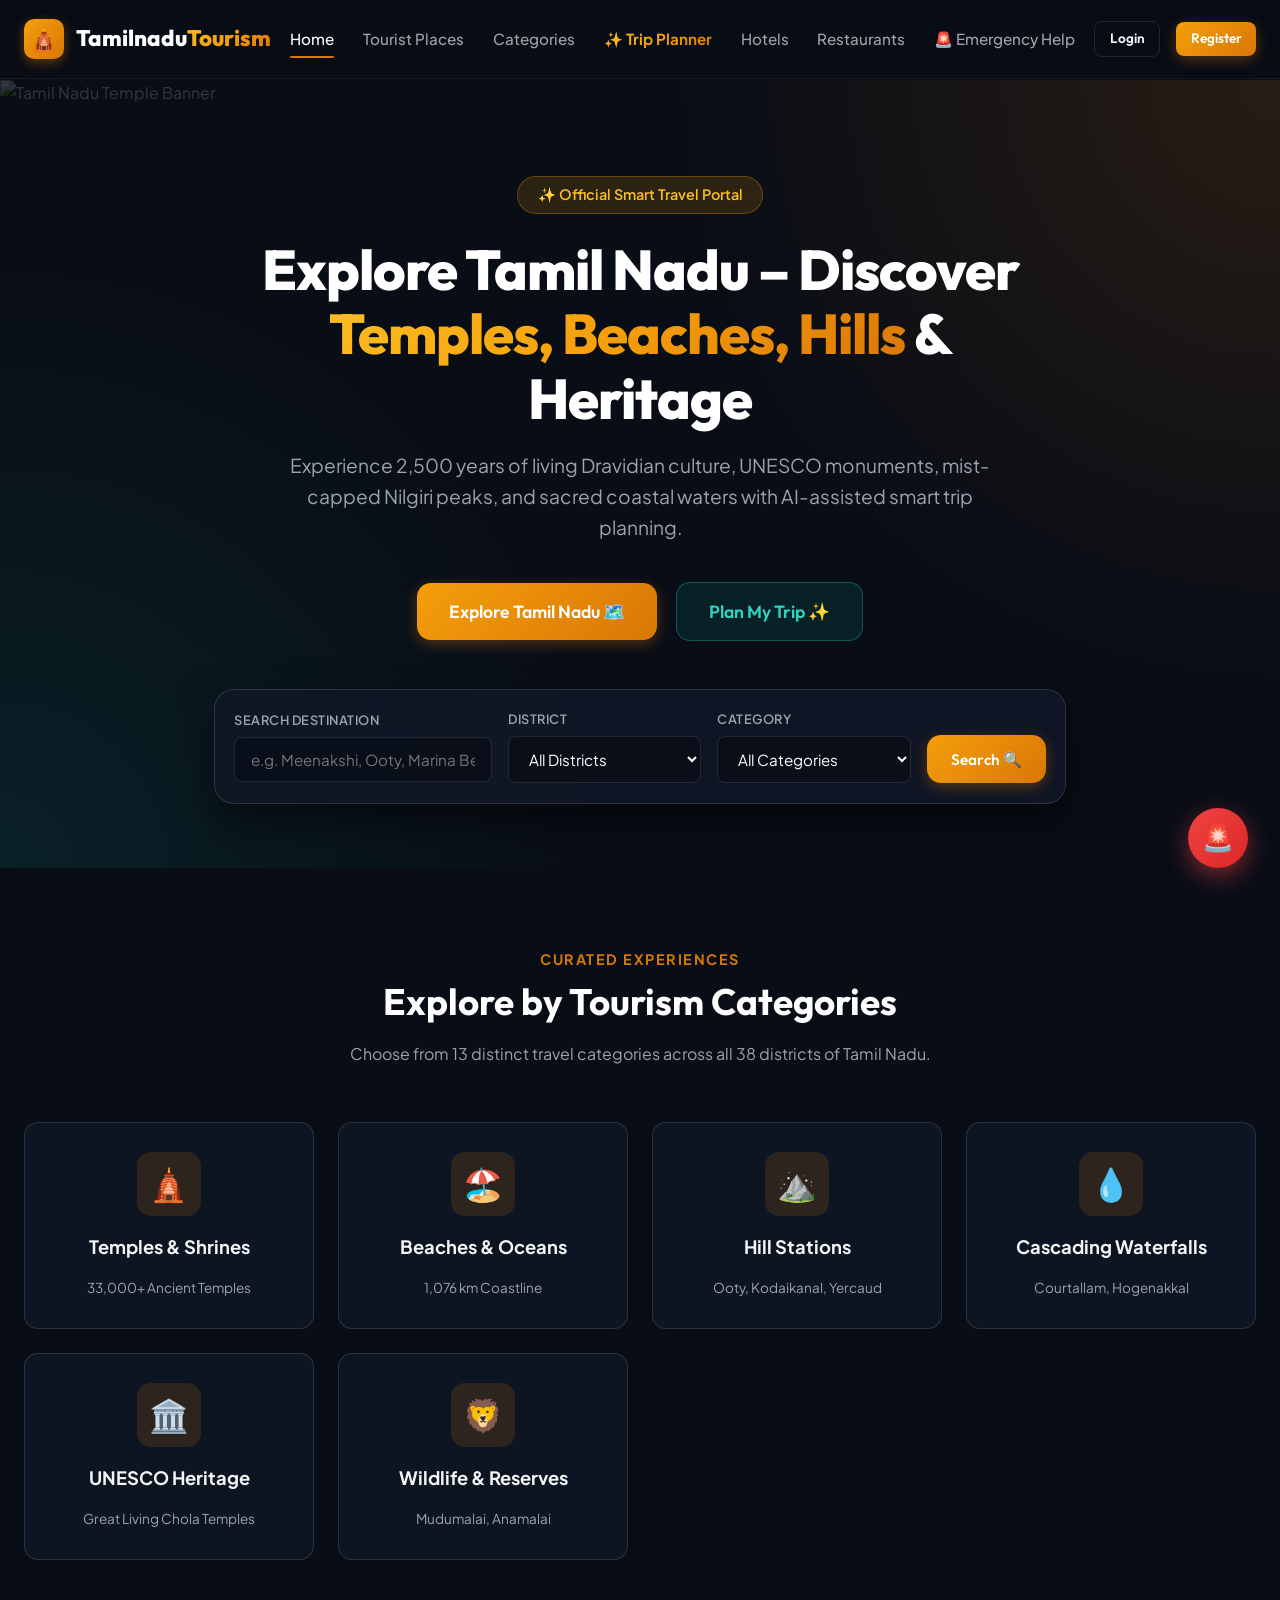
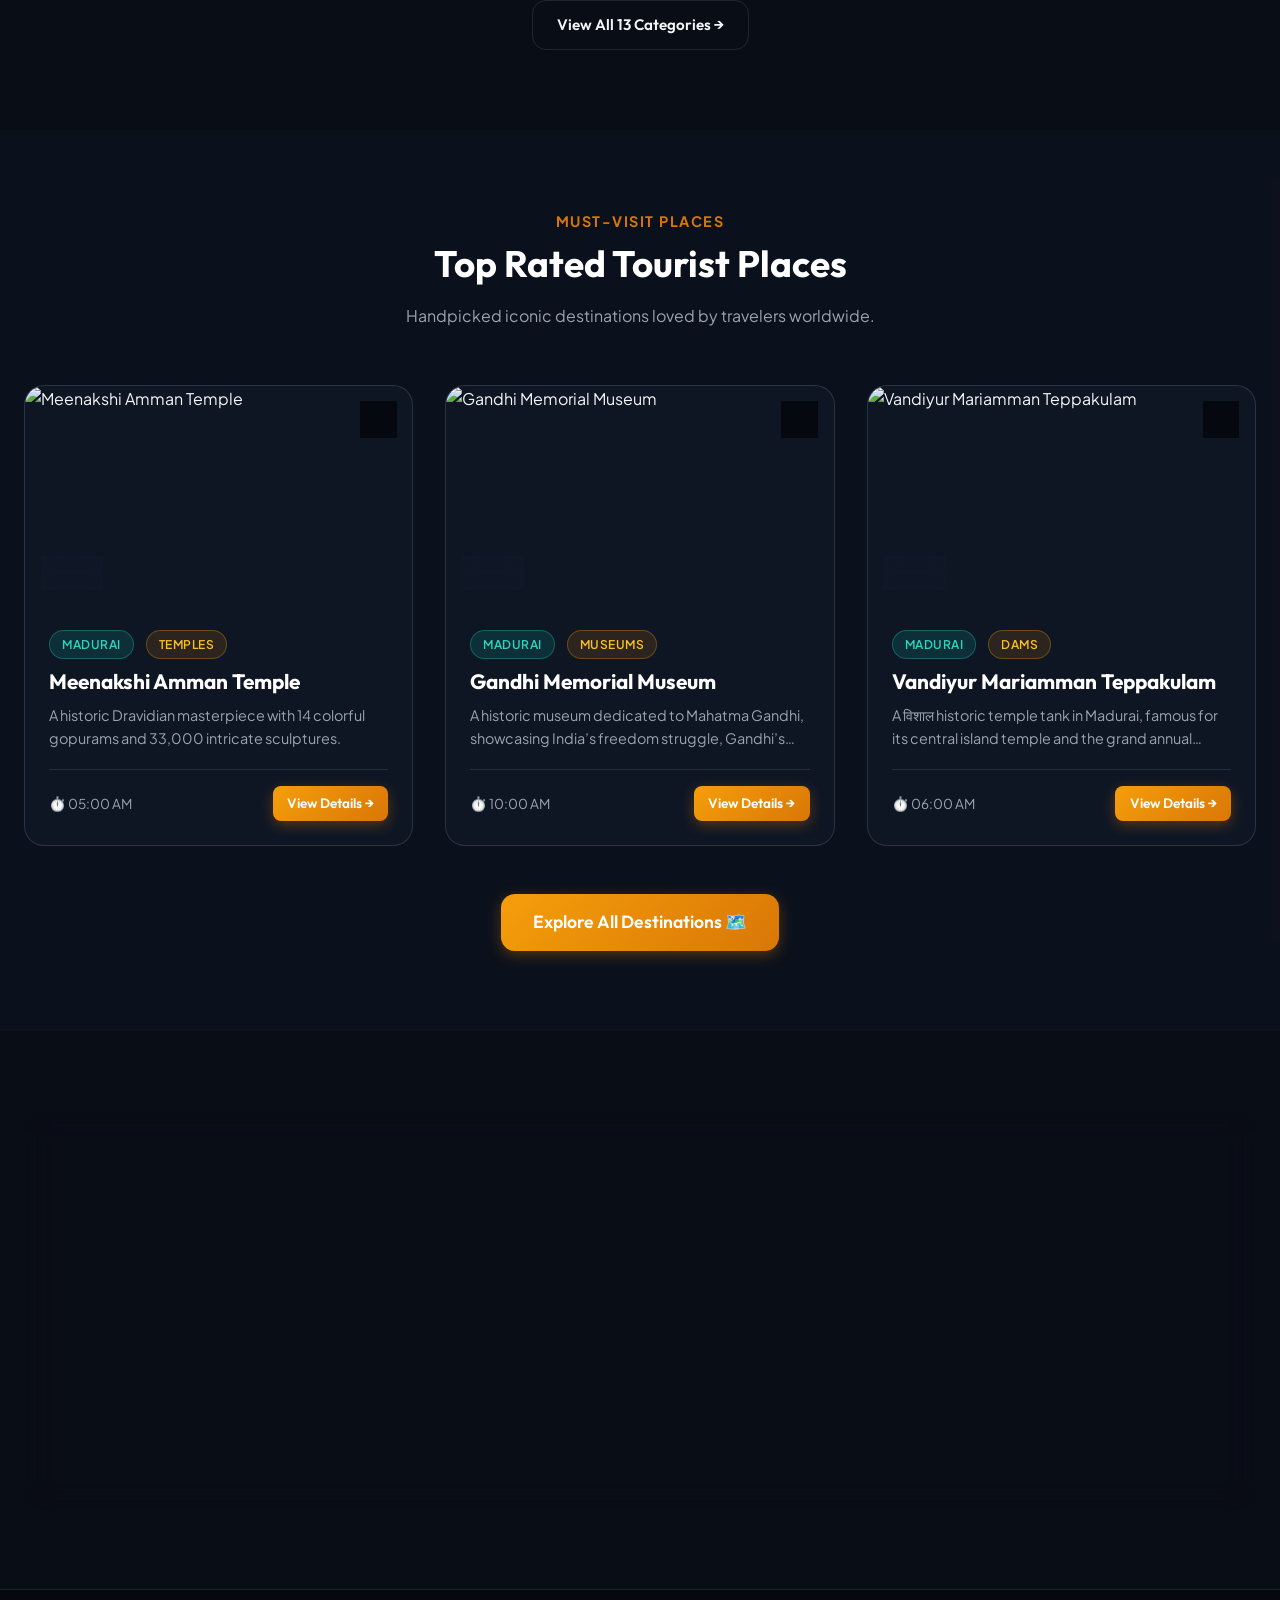
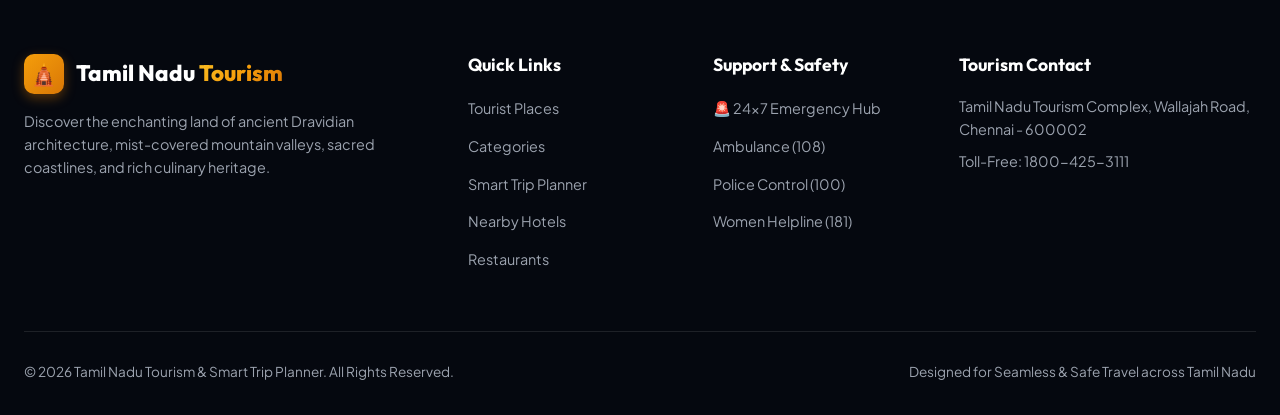
==== index.html @ a19672e5 "Initial commit" ====
<!DOCTYPE html>
<html lang="en">
<head>
  <meta charset="UTF-8">
  <meta name="viewport" content="width=device-width, initial-scale=1.0">
  <title>Tamil Nadu Tourism & Smart Trip Planner | Discover Temples, Beaches, Hills</title>
  <meta name="description" content="Explore Tamil Nadu tourist destinations, heritage temples, hill stations, beaches, and generate personalized trip plans with budget calculation.">

  <!-- Core CSS & Fonts -->
  <link rel="stylesheet" href="css/style.css">
</head>
<body>

  <!-- Navigation Bar -->
  <header class="navbar">
    <div class="container">
      <a href="index.html" class="logo">
        <div class="logo-icon">🛕</div>
        <span>Tamilnadu<span class="text-gradient">Tourism</span></span>
      </a>

      <nav class="nav-links">
        <a href="index.html" class="nav-link active">Home</a>
        <a href="places.html" class="nav-link">Tourist Places</a>
        <a href="categories.html" class="nav-link">Categories</a>
        <a href="trip-planner.html" class="nav-link text-gradient" style="font-weight:700;">✨ Trip Planner</a>
        <a href="hotels.html" class="nav-link">Hotels</a>
        <a href="restaurants.html" class="nav-link">Restaurants</a>
        <a href="emergency.html" class="nav-link text-teal">🚨 Emergency Help</a>
      </nav>

      <div class="nav-actions" id="nav-actions">
        <!-- Injected dynamically by app.js -->
      </div>

      <button class="mobile-menu-btn" aria-label="Toggle mobile menu">☰</button>
    </div>
  </header>

  <main class="main-content">

    <!-- Hero Section -->
    <section class="hero">
      <div class="hero-bg">
        <img src="https://images.unsplash.com/photo-1600100397608-f090742f4fa4?auto=format&fit=crop&w=1920&q=80" alt="Tamil Nadu Temple Banner">
        <div class="hero-overlay"></div>
      </div>

      <div class="container hero-content">
        <div class="hero-tag">
          <span>✨ Official Smart Travel Portal</span>
        </div>
        <h1 class="hero-title">
          Explore Tamil Nadu – Discover <span class="text-gradient">Temples, Beaches, Hills</span> & Heritage
        </h1>
        <p class="hero-subtitle">
          Experience 2,500 years of living Dravidian culture, UNESCO monuments, mist-capped Nilgiri peaks, and sacred coastal waters with AI-assisted smart trip planning.
        </p>

        <div class="hero-buttons">
          <a href="places.html" class="btn btn-primary btn-lg">Explore Tamil Nadu 🗺️</a>
          <a href="trip-planner.html" class="btn btn-secondary btn-lg">Plan My Trip ✨</a>
        </div>

        <!-- Quick Search Bar Form -->
        <div class="hero-search-box">
          <form class="search-form" onsubmit="handleGlobalSearch(event)">
            <div class="form-group">
              <label for="hero-search-query">Search Destination</label>
              <input type="text" id="hero-search-query" class="form-input" placeholder="e.g. Meenakshi, Ooty, Marina Beach...">
            </div>
            <div class="form-group">
              <label for="hero-search-district">District</label>
              <select id="hero-search-district" class="form-select">
                <option value="">All Districts</option>
                <option value="Madurai">Madurai</option>
                <option value="Chennai">Chennai</option>
                <option value="The Nilgiris (Ooty)">The Nilgiris (Ooty)</option>
                <option value="Dindigul (Kodaikanal)">Dindigul (Kodaikanal)</option>
                <option value="Thanjavur">Thanjavur</option>
                <option value="Ramanathapuram (Rameswaram)">Rameswaram</option>
                <option value="Kanyakumari">Kanyakumari</option>
              </select>
            </div>
            <div class="form-group">
              <label for="hero-search-category">Category</label>
              <select id="hero-search-category" class="form-select">
                <option value="">All Categories</option>
                <option value="temples">Temples</option>
                <option value="beaches">Beaches</option>
                <option value="hillstations">Hill Stations</option>
                <option value="waterfalls">Waterfalls</option>
                <option value="historical">Historical</option>
                <option value="wildlife">Wildlife</option>
              </select>
            </div>
            <button type="submit" class="btn btn-primary" style="height:48px; margin-top:auto;">
              Search 🔍
            </button>
          </form>
        </div>
      </div>
    </section>

    <!-- Popular Categories Showcase -->
    <section class="section">
      <div class="container">
        <div class="section-header">
          <div class="section-subtitle">CURATED EXPERIENCES</div>
          <h2 class="section-title">Explore by Tourism Categories</h2>
          <p class="section-description">Choose from 13 distinct travel categories across all 38 districts of Tamil Nadu.</p>
        </div>

        <div class="categories-grid">
          <div class="category-card" onclick="window.location.href='places.html?category=temples'">
            <div class="category-icon">🛕</div>
            <div class="category-name">Temples & Shrines</div>
            <div class="category-count">33,000+ Ancient Temples</div>
          </div>
          <div class="category-card" onclick="window.location.href='places.html?category=beaches'">
            <div class="category-icon">🏖️</div>
            <div class="category-name">Beaches & Oceans</div>
            <div class="category-count">1,076 km Coastline</div>
          </div>
          <div class="category-card" onclick="window.location.href='places.html?category=hillstations'">
            <div class="category-icon">⛰️</div>
            <div class="category-name">Hill Stations</div>
            <div class="category-count">Ooty, Kodaikanal, Yercaud</div>
          </div>
          <div class="category-card" onclick="window.location.href='places.html?category=waterfalls'">
            <div class="category-icon">💧</div>
            <div class="category-name">Cascading Waterfalls</div>
            <div class="category-count">Courtallam, Hogenakkal</div>
          </div>
          <div class="category-card" onclick="window.location.href='places.html?category=historical'">
            <div class="category-icon">🏛️</div>
            <div class="category-name">UNESCO Heritage</div>
            <div class="category-count">Great Living Chola Temples</div>
          </div>
          <div class="category-card" onclick="window.location.href='places.html?category=wildlife'">
            <div class="category-icon">🦁</div>
            <div class="category-name">Wildlife & Reserves</div>
            <div class="category-count">Mudumalai, Anamalai</div>
          </div>
        </div>

        <div style="text-align:center; margin-top:2.5rem;">
          <a href="categories.html" class="btn btn-outline">View All 13 Categories →</a>
        </div>
      </div>
    </section>

    <!-- Top Featured Destinations -->
    <section class="section" style="background: rgba(17, 24, 39, 0.4);">
      <div class="container">
        <div class="section-header">
          <div class="section-subtitle">MUST-VISIT PLACES</div>
          <h2 class="section-title">Top Rated Tourist Places</h2>
          <p class="section-description">Handpicked iconic destinations loved by travelers worldwide.</p>
        </div>

        <div class="places-grid" id="home-featured-places">
          <!-- Populated by script -->
        </div>

        <div style="text-align:center; margin-top:3rem;">
          <a href="places.html" class="btn btn-primary btn-lg">Explore All Destinations 🗺️</a>
        </div>
      </div>
    </section>

    <!-- Smart Trip Planner Teaser Banner -->
    <section class="section">
      <div class="container">
        <div class="glass-card" style="padding:3.5rem 2rem; text-align:center; background: linear-gradient(135deg, rgba(13, 148, 136, 0.2), rgba(217, 119, 6, 0.2));">
          <span class="badge badge-primary" style="margin-bottom:1rem;">SMART TRAVEL ENGINE</span>
          <h2 style="font-size:2.5rem; margin-bottom:1rem;">Generate Your Custom Day-Wise Itinerary</h2>
          <p style="max-width:700px; margin:0 auto 2rem; color:var(--text-muted); font-size:1.1rem;">
            Select your starting location, travel days, group size, and budget level. Our smart algorithm computes distance, estimated costs, day-by-day sightseeing timeline, and hotel/restaurant picks.
          </p>
          <a href="trip-planner.html" class="btn btn-primary btn-lg">Start Planning Now ✨</a>
        </div>
      </div>
    </section>

  </main>

  <!-- Footer -->
  <footer class="footer">
    <div class="container">
      <div class="footer-grid">
        <div class="footer-about">
          <div class="logo">
            <div class="logo-icon">🛕</div>
            <span>Tamil Nadu <span class="text-gradient">Tourism</span></span>
          </div>
          <p>Discover the enchanting land of ancient Dravidian architecture, mist-covered mountain valleys, sacred coastlines, and rich culinary heritage.</p>
        </div>

        <div>
          <h4 class="footer-title">Quick Links</h4>
          <ul class="footer-links">
            <li><a href="places.html">Tourist Places</a></li>
            <li><a href="categories.html">Categories</a></li>
            <li><a href="trip-planner.html">Smart Trip Planner</a></li>
            <li><a href="hotels.html">Nearby Hotels</a></li>
            <li><a href="restaurants.html">Restaurants</a></li>
          </ul>
        </div>

        <div>
          <h4 class="footer-title">Support & Safety</h4>
          <ul class="footer-links">
            <li><a href="emergency.html">🚨 24x7 Emergency Hub</a></li>
            <li><a href="tel:108">Ambulance (108)</a></li>
            <li><a href="tel:100">Police Control (100)</a></li>
            <li><a href="tel:181">Women Helpline (181)</a></li>
          </ul>
        </div>

        <div>
          <h4 class="footer-title">Tourism Contact</h4>
          <p style="color:var(--text-muted); font-size:0.9rem; margin-bottom:0.5rem;">Tamil Nadu Tourism Complex, Wallajah Road, Chennai - 600002</p>
          <p style="color:var(--text-muted); font-size:0.9rem;">Toll-Free: 1800-425-3111</p>
        </div>
      </div>

      <div class="footer-bottom">
        <div>© 2026 Tamil Nadu Tourism & Smart Trip Planner. All Rights Reserved.</div>
        <div>Designed for Seamless & Safe Travel across Tamil Nadu</div>
      </div>
    </div>
  </footer>

  <!-- Scripts -->
  <script src="js/data.js"></script>
  <script src="js/app.js"></script>
  <script>
    document.addEventListener('DOMContentLoaded', () => {
      const container = document.getElementById('home-featured-places');
      if (container && window.TN_DATA) {
        const featured = window.TN_DATA.places.slice(0, 3);
        const favs = getFavorites();
        container.innerHTML = featured.map(place => `
          <div class="place-card">
            <div class="place-img-wrap">
              <img src="${place.image}" alt="${place.name}">
              <button class="place-fav-btn fav-btn-${place.id} ${favs.includes(place.id) ? 'active' : ''}" 
                      onclick="toggleFavorite('${place.id}', event)">
                ❤️
              </button>
              <div class="place-rating-badge">★ ${place.rating}</div>
            </div>
            <div class="place-content">
              <div class="place-meta">
                <span class="badge badge-secondary">${place.district}</span>
                <span class="badge badge-primary">${place.categoryName.split(' ')[0]}</span>
              </div>
              <h3 class="place-title">${place.name}</h3>
              <p class="place-desc">${place.shortDesc}</p>
              <div class="place-footer">
                <div style="font-size:0.85rem; color:var(--text-muted);">⏱️ ${place.openTime}</div>
                <a href="place-details.html?id=${place.id}" class="btn btn-primary btn-sm">View Details →</a>
              </div>
            </div>
          </div>
        `).join('');
      }
    });
  </script>
</body>
</html>
---- css/style.css ----
/* ==========================================================================
   Tamil Nadu Tourism & Smart Trip Planner - Core Design System & Styling
   ========================================================================== */

@import url('https://fonts.googleapis.com/css2?family=Outfit:wght@300;400;500;600;700;800&family=Plus+Jakarta+Sans:wght@400;500;600;700&display=swap');

:root {
  --primary: #d97706; /* Heritage Gold / Bronze */
  --primary-hover: #b45309;
  --primary-light: rgba(217, 119, 6, 0.15);
  --secondary: #0d9488; /* Temple Teal */
  --secondary-hover: #0f766e;
  --accent: #10b981; /* Emerald Green */
  --danger: #ef4444; /* Emergency Red */
  --danger-hover: #dc2626;

  --bg-dark: #090d16;
  --bg-card-dark: #111827;
  --bg-card-hover: #1f2937;
  
  --bg-light: #f8fafc;
  --bg-card-light: #ffffff;
  
  --text-main: #f3f4f6;
  --text-muted: #9ca3af;
  --text-dark: #1f2937;
  
  --border-dark: rgba(255, 255, 255, 0.1);
  --border-light: rgba(0, 0, 0, 0.08);

  --glass-bg: rgba(17, 24, 39, 0.75);
  --glass-border: rgba(255, 255, 255, 0.12);
  --glass-shadow: 0 8px 32px 0 rgba(0, 0, 0, 0.37);

  --radius-sm: 8px;
  --radius-md: 14px;
  --radius-lg: 20px;
  --radius-full: 9999px;

  --transition: all 0.3s cubic-bezier(0.4, 0, 0.2, 1);
  --font-heading: 'Outfit', sans-serif;
  --font-body: 'Plus Jakarta Sans', sans-serif;
}

/* Reset & Base Styles */
* {
  margin: 0;
  padding: 0;
  box-sizing: border-box;
}

html {
  scroll-behavior: smooth;
  font-size: 16px;
}

body {
  font-family: var(--font-body);
  background-color: var(--bg-dark);
  color: var(--text-main);
  line-height: 1.6;
  overflow-x: hidden;
  min-height: 100vh;
  display: flex;
  flex-direction: column;
}

/* Typography */
h1, h2, h3, h4, h5, h6 {
  font-family: var(--font-heading);
  font-weight: 700;
  line-height: 1.25;
  color: #ffffff;
}

a {
  text-decoration: none;
  color: inherit;
  transition: var(--transition);
}

ul {
  list-style: none;
}

img {
  max-width: 100%;
  height: auto;
  display: block;
}

/* Utility Classes */
.container {
  width: 100%;
  max-width: 1280px;
  margin: 0 auto;
  padding: 0 1.5rem;
}

.text-gradient {
  background: linear-gradient(135deg, #fbbf24 0%, #f59e0b 50%, #d97706 100%);
  -webkit-background-clip: text;
  -webkit-text-fill-color: transparent;
}

.text-teal {
  color: var(--secondary);
}

.btn {
  display: inline-flex;
  align-items: center;
  justify-content: center;
  gap: 0.5rem;
  padding: 0.75rem 1.5rem;
  font-family: var(--font-heading);
  font-weight: 600;
  font-size: 0.95rem;
  border-radius: var(--radius-md);
  border: none;
  cursor: pointer;
  transition: var(--transition);
  text-align: center;
  white-space: nowrap;
}

.btn-primary {
  background: linear-gradient(135deg, #f59e0b, #d97706);
  color: #ffffff;
  box-shadow: 0 4px 14px rgba(217, 119, 6, 0.35);
}

.btn-primary:hover {
  background: linear-gradient(135deg, #d97706, #b45309);
  transform: translateY(-2px);
  box-shadow: 0 6px 20px rgba(217, 119, 6, 0.5);
}

.btn-secondary {
  background: rgba(13, 148, 136, 0.15);
  color: #2dd4bf;
  border: 1px solid rgba(45, 212, 191, 0.3);
}

.btn-secondary:hover {
  background: rgba(13, 148, 136, 0.3);
  color: #ffffff;
  transform: translateY(-2px);
}

.btn-outline {
  background: transparent;
  color: var(--text-main);
  border: 1px solid var(--border-dark);
}

.btn-outline:hover {
  border-color: var(--primary);
  color: var(--primary);
  background: var(--primary-light);
}

.btn-danger {
  background: linear-gradient(135deg, #ef4444, #dc2626);
  color: #ffffff;
  box-shadow: 0 4px 14px rgba(239, 68, 68, 0.3);
}

.btn-danger:hover {
  background: linear-gradient(135deg, #dc2626, #b91c1c);
  transform: translateY(-2px);
}

.btn-sm {
  padding: 0.4rem 0.9rem;
  font-size: 0.85rem;
  border-radius: var(--radius-sm);
}

.btn-lg {
  padding: 0.9rem 2rem;
  font-size: 1.1rem;
}

.badge {
  display: inline-flex;
  align-items: center;
  padding: 0.25rem 0.75rem;
  font-size: 0.75rem;
  font-weight: 600;
  border-radius: var(--radius-full);
  text-transform: uppercase;
  letter-spacing: 0.5px;
}

.badge-primary {
  background: var(--primary-light);
  color: #fbbf24;
  border: 1px solid rgba(245, 158, 11, 0.3);
}

.badge-secondary {
  background: rgba(13, 148, 136, 0.2);
  color: #2dd4bf;
  border: 1px solid rgba(45, 212, 191, 0.3);
}

.badge-danger {
  background: rgba(239, 68, 68, 0.2);
  color: #f87171;
  border: 1px solid rgba(239, 68, 68, 0.3);
}

/* Glass Card */
.glass-card {
  background: var(--glass-bg);
  backdrop-filter: blur(16px);
  -webkit-backdrop-filter: blur(16px);
  border: 1px solid var(--glass-border);
  box-shadow: var(--glass-shadow);
  border-radius: var(--radius-lg);
  overflow: hidden;
  transition: var(--transition);
}

.glass-card:hover {
  border-color: rgba(245, 158, 11, 0.3);
}

/* Navigation Bar */
.navbar {
  position: fixed;
  top: 0;
  left: 0;
  width: 100%;
  z-index: 1000;
  transition: var(--transition);
  padding: 1.2rem 0;
  background: rgba(9, 13, 22, 0.6);
  backdrop-filter: blur(12px);
  border-bottom: 1px solid rgba(255, 255, 255, 0.05);
}

.navbar.scrolled {
  padding: 0.8rem 0;
  background: rgba(9, 13, 22, 0.95);
  box-shadow: 0 4px 20px rgba(0, 0, 0, 0.4);
  border-bottom: 1px solid var(--glass-border);
}

.navbar .container {
  display: flex;
  align-items: center;
  justify-content: space-between;
}

.logo {
  display: flex;
  align-items: center;
  gap: 0.75rem;
  font-family: var(--font-heading);
  font-size: 1.4rem;
  font-weight: 800;
  color: #ffffff;
}

.logo-icon {
  width: 40px;
  height: 40px;
  background: linear-gradient(135deg, #f59e0b, #d97706);
  border-radius: 10px;
  display: flex;
  align-items: center;
  justify-content: center;
  font-size: 1.3rem;
  box-shadow: 0 4px 12px rgba(217, 119, 6, 0.4);
}

.nav-links {
  display: flex;
  align-items: center;
  gap: 1.8rem;
}

.nav-link {
  font-size: 0.95rem;
  font-weight: 500;
  color: var(--text-muted);
  position: relative;
  padding: 0.4rem 0;
}

.nav-link:hover, .nav-link.active {
  color: #ffffff;
}

.nav-link.active::after {
  content: '';
  position: absolute;
  bottom: 0;
  left: 0;
  width: 100%;
  height: 2px;
  background: var(--primary);
  border-radius: 2px;
}

.nav-actions {
  display: flex;
  align-items: center;
  gap: 1rem;
}

.user-nav-profile {
  display: flex;
  align-items: center;
  gap: 0.75rem;
  background: rgba(255, 255, 255, 0.05);
  padding: 0.35rem 0.8rem 0.35rem 0.4rem;
  border-radius: var(--radius-full);
  border: 1px solid var(--border-dark);
}

.user-avatar {
  width: 32px;
  height: 32px;
  background: var(--secondary);
  color: #fff;
  border-radius: 50%;
  display: flex;
  align-items: center;
  justify-content: center;
  font-weight: 700;
  font-size: 0.85rem;
}

.mobile-menu-btn {
  display: none;
  background: none;
  border: none;
  color: #ffffff;
  font-size: 1.5rem;
  cursor: pointer;
}

/* Page Layout Wrapper */
.main-content {
  margin-top: 80px;
  flex: 1;
}

/* Hero Section */
.hero {
  position: relative;
  min-height: 85vh;
  display: flex;
  align-items: center;
  justify-content: center;
  padding: 6rem 0 4rem;
  background: radial-gradient(circle at top right, rgba(217, 119, 6, 0.15), transparent 40%),
              radial-gradient(circle at bottom left, rgba(13, 148, 136, 0.15), transparent 40%);
  overflow: hidden;
}

.hero-bg {
  position: absolute;
  top: 0;
  left: 0;
  width: 100%;
  height: 100%;
  z-index: -1;
}

.hero-bg img {
  width: 100%;
  height: 100%;
  object-fit: cover;
  filter: brightness(0.35) contrast(1.1);
}

.hero-overlay {
  position: absolute;
  top: 0;
  left: 0;
  width: 100%;
  height: 100%;
  background: linear-gradient(to bottom, rgba(9, 13, 22, 0.4), rgba(9, 13, 22, 0.95));
}

.hero-content {
  position: relative;
  z-index: 2;
  text-align: center;
  max-width: 900px;
  margin: 0 auto;
}

.hero-tag {
  display: inline-flex;
  align-items: center;
  gap: 0.5rem;
  padding: 0.4rem 1.2rem;
  background: rgba(245, 158, 11, 0.15);
  border: 1px solid rgba(245, 158, 11, 0.3);
  border-radius: var(--radius-full);
  color: #fbbf24;
  font-size: 0.9rem;
  font-weight: 600;
  margin-bottom: 1.5rem;
  backdrop-filter: blur(8px);
}

.hero-title {
  font-size: 3.5rem;
  font-weight: 800;
  letter-spacing: -1px;
  margin-bottom: 1.2rem;
  line-height: 1.15;
}

.hero-subtitle {
  font-size: 1.2rem;
  color: var(--text-muted);
  margin-bottom: 2.5rem;
  max-width: 700px;
  margin-left: auto;
  margin-right: auto;
}

.hero-buttons {
  display: flex;
  align-items: center;
  justify-content: center;
  gap: 1.2rem;
  margin-bottom: 3rem;
  flex-wrap: wrap;
}

/* Quick Search Box */
.hero-search-box {
  background: rgba(17, 24, 39, 0.85);
  backdrop-filter: blur(20px);
  border: 1px solid var(--glass-border);
  padding: 1.2rem;
  border-radius: var(--radius-lg);
  box-shadow: 0 20px 40px rgba(0, 0, 0, 0.5);
  max-width: 900px;
  margin: 0 auto;
}

.search-form {
  display: grid;
  grid-template-columns: 2fr 1.5fr 1.5fr auto;
  gap: 1rem;
  align-items: center;
}

.form-group {
  display: flex;
  flex-direction: column;
  gap: 0.4rem;
  text-align: left;
}

.form-group label {
  font-size: 0.8rem;
  font-weight: 600;
  color: var(--text-muted);
  text-transform: uppercase;
  letter-spacing: 0.5px;
}

.form-input, .form-select {
  width: 100%;
  padding: 0.75rem 1rem;
  background: rgba(0, 0, 0, 0.3);
  border: 1px solid var(--border-dark);
  border-radius: var(--radius-sm);
  color: #ffffff;
  font-family: var(--font-body);
  font-size: 0.95rem;
  outline: none;
  transition: var(--transition);
}

.form-input:focus, .form-select:focus {
  border-color: var(--primary);
  box-shadow: 0 0 0 3px rgba(245, 158, 11, 0.2);
}

.form-select option {
  background: var(--bg-card-dark);
  color: #ffffff;
}

/* Section Header */
.section {
  padding: 5rem 0;
}

.section-header {
  text-align: center;
  max-width: 650px;
  margin: 0 auto 3.5rem;
}

.section-subtitle {
  color: var(--primary);
  font-weight: 700;
  font-size: 0.9rem;
  text-transform: uppercase;
  letter-spacing: 1.5px;
  margin-bottom: 0.5rem;
}

.section-title {
  font-size: 2.3rem;
  margin-bottom: 1rem;
}

.section-description {
  color: var(--text-muted);
  font-size: 1rem;
}

/* Categories Grid */
.categories-grid {
  display: grid;
  grid-template-columns: repeat(auto-fill, minmax(240px, 1fr));
  gap: 1.5rem;
}

.category-card {
  background: var(--glass-bg);
  border: 1px solid var(--glass-border);
  border-radius: var(--radius-md);
  padding: 1.8rem 1.5rem;
  text-align: center;
  transition: var(--transition);
  cursor: pointer;
  display: flex;
  flex-direction: column;
  align-items: center;
  gap: 1rem;
}

.category-card:hover {
  transform: translateY(-6px);
  background: rgba(31, 41, 59, 0.9);
  border-color: var(--primary);
  box-shadow: 0 12px 30px rgba(0, 0, 0, 0.4);
}

.category-icon {
  width: 64px;
  height: 64px;
  background: var(--primary-light);
  border-radius: var(--radius-md);
  display: flex;
  align-items: center;
  justify-content: center;
  font-size: 2rem;
  color: #fbbf24;
  transition: var(--transition);
}

.category-card:hover .category-icon {
  transform: scale(1.1) rotate(5deg);
  background: var(--primary);
  color: #ffffff;
}

.category-name {
  font-size: 1.15rem;
  font-weight: 700;
}

.category-count {
  font-size: 0.85rem;
  color: var(--text-muted);
}

/* Places Cards Grid */
.places-grid {
  display: grid;
  grid-template-columns: repeat(auto-fill, minmax(320px, 1fr));
  gap: 2rem;
}

.place-card {
  background: var(--glass-bg);
  border: 1px solid var(--glass-border);
  border-radius: var(--radius-lg);
  overflow: hidden;
  transition: var(--transition);
  display: flex;
  flex-direction: column;
  position: relative;
}

.place-card:hover {
  transform: translateY(-8px);
  box-shadow: 0 16px 36px rgba(0, 0, 0, 0.5);
  border-color: rgba(245, 158, 11, 0.4);
}

.place-img-wrap {
  position: relative;
  height: 220px;
  overflow: hidden;
}

.place-img-wrap img {
  width: 100%;
  height: 100%;
  object-fit: cover;
  transition: transform 0.5s ease;
}

.place-card:hover .place-img-wrap img {
  transform: scale(1.08);
}

.place-fav-btn {
  position: absolute;
  top: 1rem;
  right: 1rem;
  width: 36px;
  height: 36px;
  border-radius: 50%;
  background: rgba(0, 0, 0, 0.6);
  backdrop-filter: blur(8px);
  border: 1px solid rgba(255, 255, 255, 0.2);
  color: #ffffff;
  display: flex;
  align-items: center;
  justify-content: center;
  cursor: pointer;
  transition: var(--transition);
}

.place-fav-btn:hover, .place-fav-btn.active {
  background: var(--danger);
  color: #ffffff;
  border-color: var(--danger);
}

.place-rating-badge {
  position: absolute;
  bottom: 1rem;
  left: 1rem;
  background: rgba(17, 24, 39, 0.85);
  backdrop-filter: blur(8px);
  padding: 0.3rem 0.7rem;
  border-radius: var(--radius-full);
  font-size: 0.85rem;
  font-weight: 700;
  color: #fbbf24;
  display: flex;
  align-items: center;
  gap: 0.3rem;
  border: 1px solid var(--border-dark);
}

.place-content {
  padding: 1.5rem;
  display: flex;
  flex-direction: column;
  flex: 1;
}

.place-meta {
  display: flex;
  align-items: center;
  gap: 0.75rem;
  margin-bottom: 0.6rem;
}

.place-title {
  font-size: 1.3rem;
  font-weight: 700;
  margin-bottom: 0.6rem;
  color: #ffffff;
}

.place-desc {
  color: var(--text-muted);
  font-size: 0.9rem;
  margin-bottom: 1.2rem;
  line-clamp: 2;
  display: -webkit-box;
  -webkit-line-clamp: 2;
  -webkit-box-orient: vertical;
  overflow: hidden;
}

.place-footer {
  margin-top: auto;
  padding-top: 1rem;
  border-top: 1px solid var(--border-dark);
  display: flex;
  align-items: center;
  justify-content: space-between;
}

/* Detail Page Layout */
.detail-hero {
  position: relative;
  height: 450px;
  border-radius: var(--radius-lg);
  overflow: hidden;
  margin-bottom: 2.5rem;
}

.detail-hero img {
  width: 100%;
  height: 100%;
  object-fit: cover;
}

.detail-hero-overlay {
  position: absolute;
  bottom: 0;
  left: 0;
  width: 100%;
  padding: 3rem 2rem 2rem;
  background: linear-gradient(to top, rgba(9, 13, 22, 0.95), transparent);
}

.detail-grid {
  display: grid;
  grid-template-columns: 2fr 1fr;
  gap: 2.5rem;
}

.info-card-box {
  background: var(--glass-bg);
  border: 1px solid var(--glass-border);
  border-radius: var(--radius-lg);
  padding: 2rem;
  margin-bottom: 2rem;
}

.info-card-box h3 {
  font-size: 1.4rem;
  margin-bottom: 1.2rem;
  display: flex;
  align-items: center;
  gap: 0.6rem;
  border-bottom: 1px solid var(--border-dark);
  padding-bottom: 0.75rem;
}

.info-list-grid {
  display: grid;
  grid-template-columns: repeat(2, 1fr);
  gap: 1.2rem;
}

.info-item {
  display: flex;
  flex-direction: column;
  gap: 0.2rem;
}

.info-item .label {
  font-size: 0.8rem;
  color: var(--text-muted);
  text-transform: uppercase;
  letter-spacing: 0.5px;
}

.info-item .value {
  font-size: 1rem;
  font-weight: 600;
  color: #ffffff;
}

/* Transport Cards */
.transport-grid {
  display: grid;
  grid-template-columns: repeat(auto-fit, minmax(220px, 1fr));
  gap: 1.2rem;
}

.transport-card {
  background: rgba(0, 0, 0, 0.3);
  border: 1px solid var(--border-dark);
  border-radius: var(--radius-md);
  padding: 1.2rem;
}

.transport-icon {
  font-size: 1.8rem;
  margin-bottom: 0.5rem;
  color: var(--primary);
}

/* Map Box */
.map-container {
  height: 350px;
  width: 100%;
  border-radius: var(--radius-md);
  overflow: hidden;
  border: 1px solid var(--glass-border);
  z-index: 1;
}

/* Emergency Hub */
.emergency-card-grid {
  display: grid;
  grid-template-columns: repeat(auto-fill, minmax(280px, 1fr));
  gap: 1.5rem;
}

.emergency-item {
  background: rgba(239, 68, 68, 0.08);
  border: 1px solid rgba(239, 68, 68, 0.25);
  border-radius: var(--radius-md);
  padding: 1.2rem;
  display: flex;
  flex-direction: column;
  justify-content: space-between;
}

.emergency-item h4 {
  color: #f87171;
  font-size: 1.1rem;
  margin-bottom: 0.4rem;
}

/* Trip Planner Form & Results */
.planner-grid {
  display: grid;
  grid-template-columns: 1fr 2fr;
  gap: 2.5rem;
}

.planner-form-card {
  background: var(--glass-bg);
  border: 1px solid var(--glass-border);
  border-radius: var(--radius-lg);
  padding: 2rem;
  position: sticky;
  top: 100px;
}

.checkbox-group {
  display: grid;
  grid-template-columns: repeat(2, 1fr);
  gap: 0.6rem;
  margin-top: 0.5rem;
}

.checkbox-label {
  display: flex;
  align-items: center;
  gap: 0.5rem;
  font-size: 0.85rem;
  cursor: pointer;
  background: rgba(0, 0, 0, 0.2);
  padding: 0.5rem 0.75rem;
  border-radius: var(--radius-sm);
  border: 1px solid var(--border-dark);
}

.checkbox-label input[type="checkbox"] {
  accent-color: var(--primary);
  width: 16px;
  height: 16px;
}

/* Day-wise Itinerary Card */
.itinerary-day-card {
  background: var(--glass-bg);
  border: 1px solid var(--glass-border);
  border-radius: var(--radius-lg);
  padding: 1.8rem;
  margin-bottom: 1.8rem;
}

.day-header {
  display: flex;
  align-items: center;
  justify-content: space-between;
  border-bottom: 1px solid var(--border-dark);
  padding-bottom: 1rem;
  margin-bottom: 1.5rem;
}

.day-badge {
  background: var(--primary-light);
  color: #fbbf24;
  padding: 0.4rem 1rem;
  border-radius: var(--radius-full);
  font-weight: 700;
  font-size: 0.95rem;
  border: 1px solid rgba(245, 158, 11, 0.3);
}

.timeline {
  position: relative;
  padding-left: 2rem;
}

.timeline::before {
  content: '';
  position: absolute;
  left: 7px;
  top: 10px;
  bottom: 10px;
  width: 2px;
  background: var(--border-dark);
}

.timeline-item {
  position: relative;
  margin-bottom: 1.8rem;
}

.timeline-item:last-child {
  margin-bottom: 0;
}

.timeline-dot {
  position: absolute;
  left: -2rem;
  top: 4px;
  width: 16px;
  height: 16px;
  border-radius: 50%;
  background: var(--primary);
  border: 3px solid var(--bg-dark);
}

.timeline-content {
  background: rgba(0, 0, 0, 0.3);
  border: 1px solid var(--border-dark);
  border-radius: var(--radius-md);
  padding: 1.2rem;
}

/* Budget Card Breakdown */
.budget-summary-box {
  background: linear-gradient(135deg, rgba(13, 148, 136, 0.15), rgba(217, 119, 6, 0.15));
  border: 1px solid var(--glass-border);
  border-radius: var(--radius-lg);
  padding: 2rem;
  margin-bottom: 2rem;
}

.budget-breakdown-list {
  display: grid;
  grid-template-columns: repeat(auto-fit, minmax(180px, 1fr));
  gap: 1rem;
  margin: 1.5rem 0;
}

.budget-item-card {
  background: rgba(0, 0, 0, 0.4);
  padding: 1rem;
  border-radius: var(--radius-md);
  border: 1px solid var(--border-dark);
  text-align: center;
}

.budget-item-card .amount {
  font-size: 1.3rem;
  font-weight: 800;
  color: #fbbf24;
}

/* Quick Floating Emergency Trigger */
.floating-emergency-btn {
  position: fixed;
  bottom: 2rem;
  right: 2rem;
  z-index: 999;
  width: 60px;
  height: 60px;
  border-radius: 50%;
  background: linear-gradient(135deg, #ef4444, #dc2626);
  color: #ffffff;
  display: flex;
  align-items: center;
  justify-content: center;
  font-size: 1.6rem;
  box-shadow: 0 8px 25px rgba(239, 68, 68, 0.5);
  cursor: pointer;
  border: none;
  animation: pulse-ring 2s infinite;
}

@keyframes pulse-ring {
  0% {
    box-shadow: 0 0 0 0 rgba(239, 68, 68, 0.7);
  }
  70% {
    box-shadow: 0 0 0 15px rgba(239, 68, 68, 0);
  }
  100% {
    box-shadow: 0 0 0 0 rgba(239, 68, 68, 0);
  }
}

/* Modal Popup */
.modal-overlay {
  position: fixed;
  top: 0;
  left: 0;
  width: 100%;
  height: 100%;
  background: rgba(0, 0, 0, 0.75);
  backdrop-filter: blur(8px);
  z-index: 2000;
  display: flex;
  align-items: center;
  justify-content: center;
  opacity: 0;
  visibility: hidden;
  transition: var(--transition);
}

.modal-overlay.active {
  opacity: 1;
  visibility: visible;
}

.modal-card {
  background: var(--bg-card-dark);
  border: 1px solid var(--glass-border);
  border-radius: var(--radius-lg);
  max-width: 600px;
  width: 90%;
  max-height: 85vh;
  overflow-y: auto;
  padding: 2rem;
  position: relative;
  transform: scale(0.9);
  transition: var(--transition);
}

.modal-overlay.active .modal-card {
  transform: scale(1);
}

.modal-close-btn {
  position: absolute;
  top: 1.2rem;
  right: 1.2rem;
  background: rgba(255, 255, 255, 0.1);
  border: none;
  color: #fff;
  width: 32px;
  height: 32px;
  border-radius: 50%;
  cursor: pointer;
  font-size: 1.2rem;
}

/* Authentication Form Pages */
.auth-page-wrap {
  min-height: 85vh;
  display: flex;
  align-items: center;
  justify-content: center;
  padding: 3rem 1rem;
}

.auth-card {
  background: var(--glass-bg);
  border: 1px solid var(--glass-border);
  border-radius: var(--radius-lg);
  padding: 2.5rem;
  width: 100%;
  max-width: 450px;
  box-shadow: 0 20px 40px rgba(0, 0, 0, 0.5);
}

.auth-header {
  text-align: center;
  margin-bottom: 2rem;
}

.auth-header h2 {
  font-size: 2rem;
  margin-bottom: 0.5rem;
}

.auth-footer {
  text-align: center;
  margin-top: 1.5rem;
  font-size: 0.9rem;
  color: var(--text-muted);
}

.auth-footer a {
  color: var(--primary);
  font-weight: 600;
}

/* Footer */
.footer {
  background: #05080f;
  border-top: 1px solid var(--border-dark);
  padding: 4rem 0 2rem;
  margin-top: auto;
}

.footer-grid {
  display: grid;
  grid-template-columns: 2fr 1fr 1fr 1.5fr;
  gap: 3rem;
  margin-bottom: 3rem;
}

.footer-about p {
  color: var(--text-muted);
  margin-top: 1rem;
  font-size: 0.9rem;
}

.footer-title {
  font-size: 1.1rem;
  margin-bottom: 1.2rem;
  color: #ffffff;
}

.footer-links li {
  margin-bottom: 0.75rem;
}

.footer-links a {
  color: var(--text-muted);
  font-size: 0.9rem;
}

.footer-links a:hover {
  color: var(--primary);
  padding-left: 4px;
}

.footer-bottom {
  border-top: 1px solid var(--border-dark);
  padding-top: 1.8rem;
  display: flex;
  align-items: center;
  justify-content: space-between;
  color: var(--text-muted);
  font-size: 0.85rem;
}

/* Toast Notifications */
.toast-container {
  position: fixed;
  top: 100px;
  right: 20px;
  z-index: 3000;
  display: flex;
  flex-direction: column;
  gap: 0.75rem;
}

.toast {
  background: rgba(17, 24, 39, 0.95);
  border-left: 4px solid var(--primary);
  color: #ffffff;
  padding: 0.9rem 1.4rem;
  border-radius: var(--radius-sm);
  box-shadow: 0 8px 24px rgba(0, 0, 0, 0.4);
  backdrop-filter: blur(10px);
  display: flex;
  align-items: center;
  gap: 0.75rem;
  min-width: 280px;
  animation: slide-in 0.3s ease;
}

.toast.success { border-left-color: var(--accent); }
.toast.danger { border-left-color: var(--danger); }

@keyframes slide-in {
  from { transform: translateX(100%); opacity: 0; }
  to { transform: translateX(0); opacity: 1; }
}

/* Responsive Media Queries */
@media (max-width: 1024px) {
  .hero-title { font-size: 2.8rem; }
  .planner-grid, .detail-grid { grid-template-columns: 1fr; }
  .planner-form-card { position: static; }
  .footer-grid { grid-template-columns: 1fr 1fr; gap: 2rem; }
}

@media (max-width: 768px) {
  .mobile-menu-btn { display: block; }
  .nav-links {
    position: fixed;
    top: 70px;
    left: -100%;
    width: 100%;
    height: calc(100vh - 70px);
    background: rgba(9, 13, 22, 0.98);
    backdrop-filter: blur(20px);
    flex-direction: column;
    align-items: flex-start;
    padding: 2rem;
    gap: 1.5rem;
    transition: var(--transition);
  }
  .nav-links.active { left: 0; }
  .search-form { grid-template-columns: 1fr; }
  .hero-title { font-size: 2.2rem; }
  .hero-buttons { flex-direction: column; width: 100%; }
  .hero-buttons .btn { width: 100%; }
  .footer-grid { grid-template-columns: 1fr; }
  .footer-bottom { flex-direction: column; gap: 1rem; text-align: center; }
  .info-list-grid { grid-template-columns: 1fr; }
}
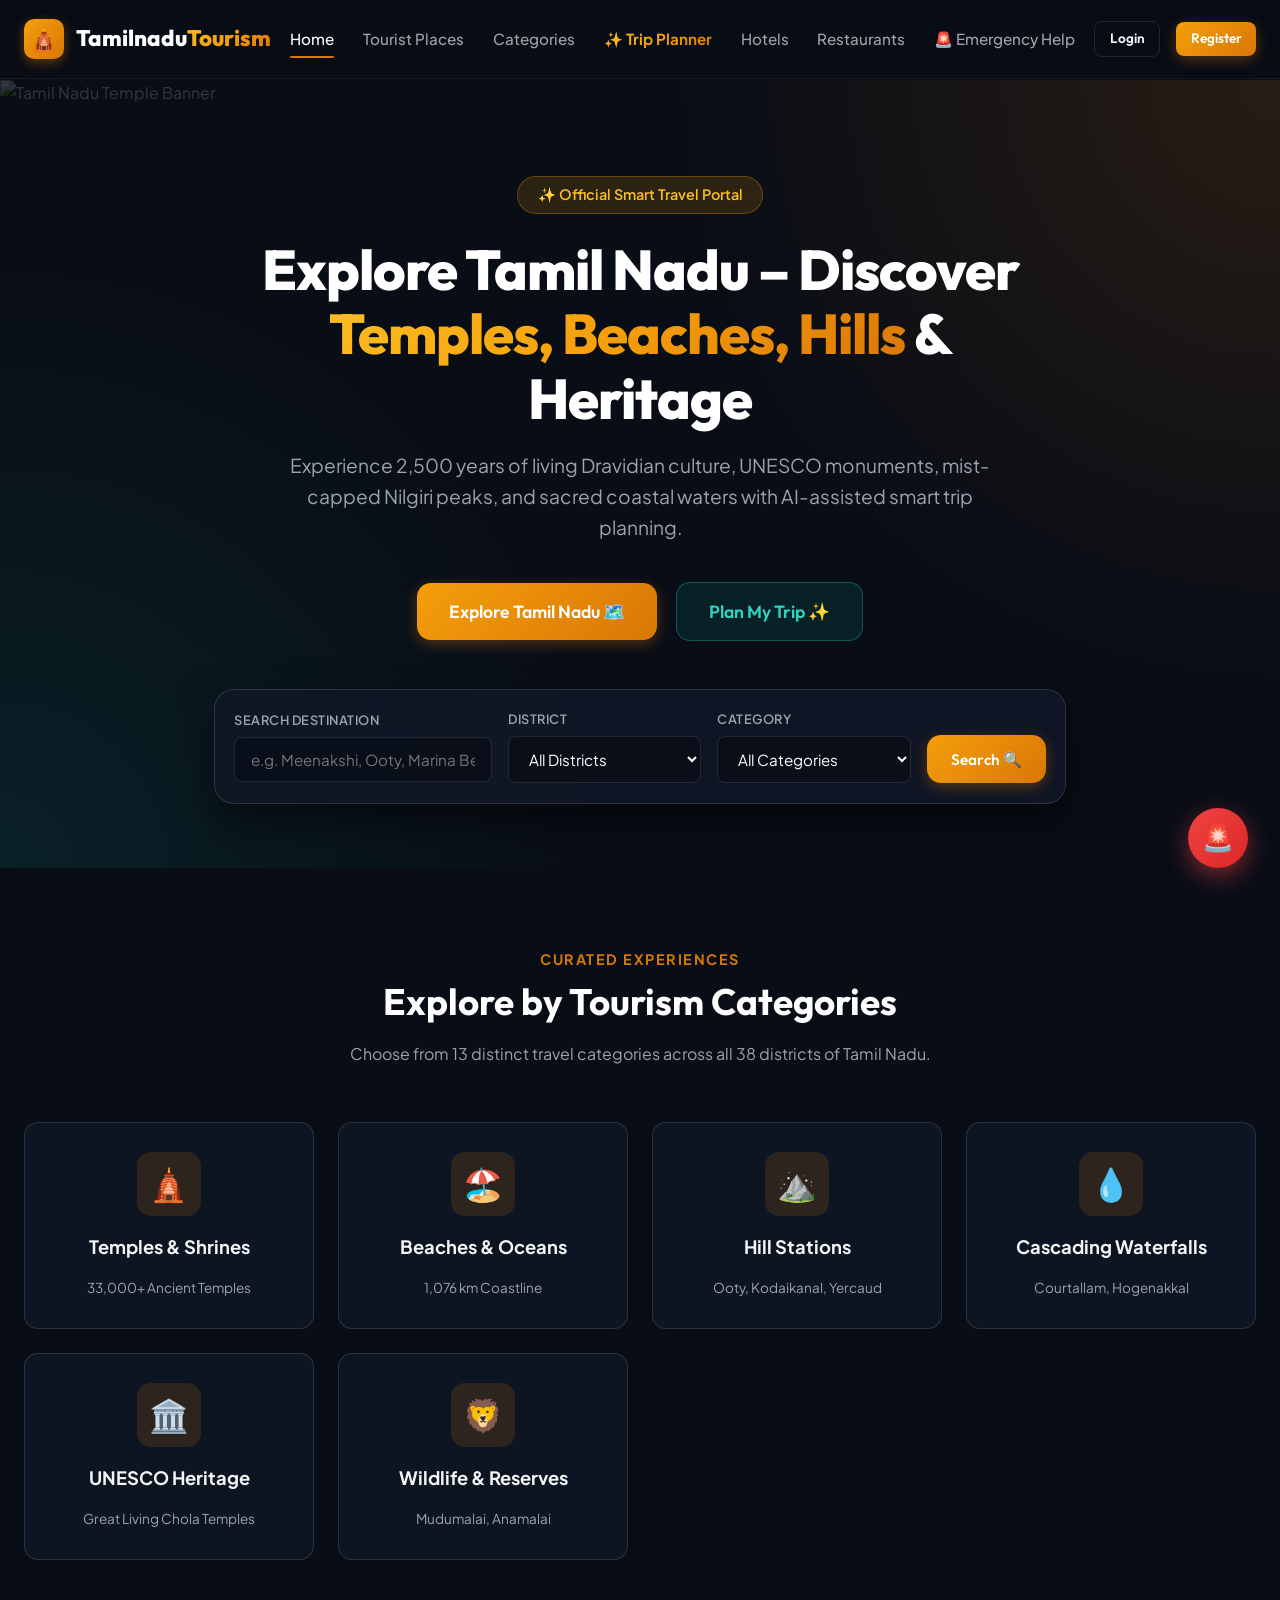
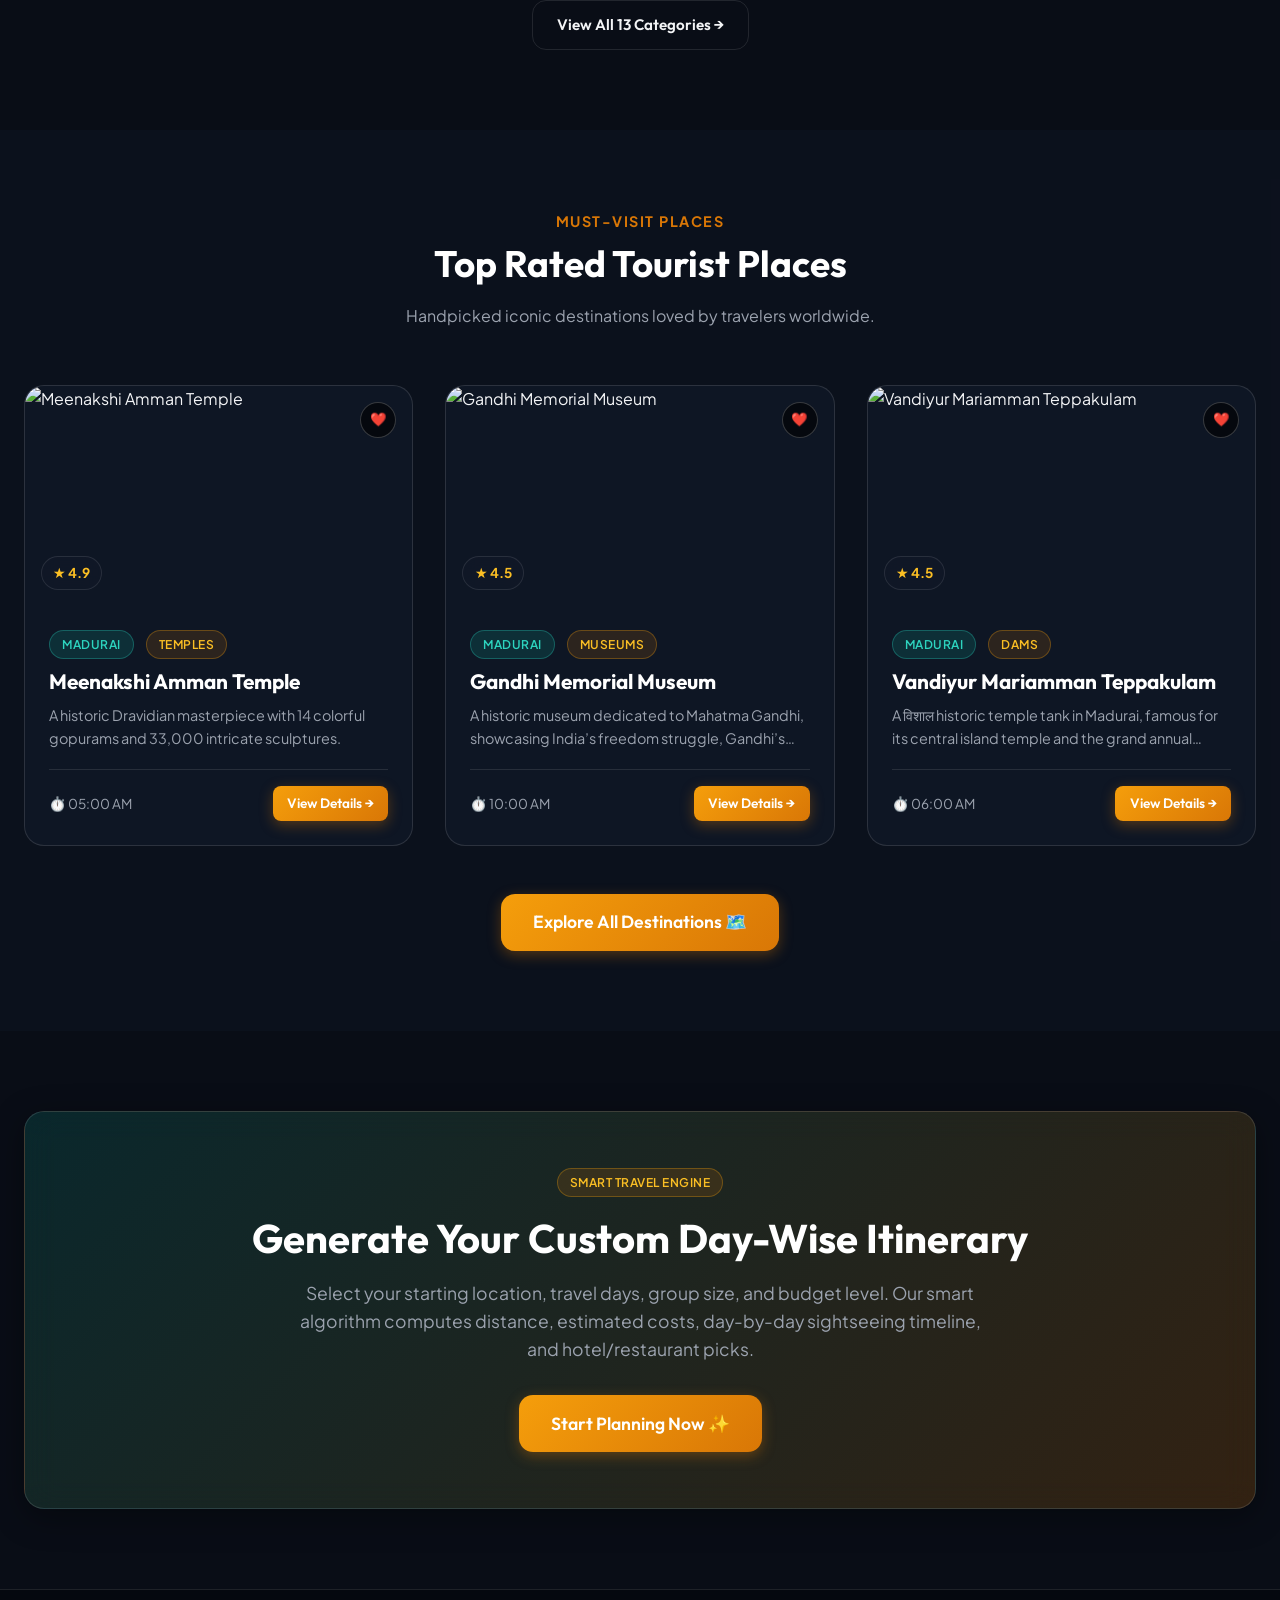
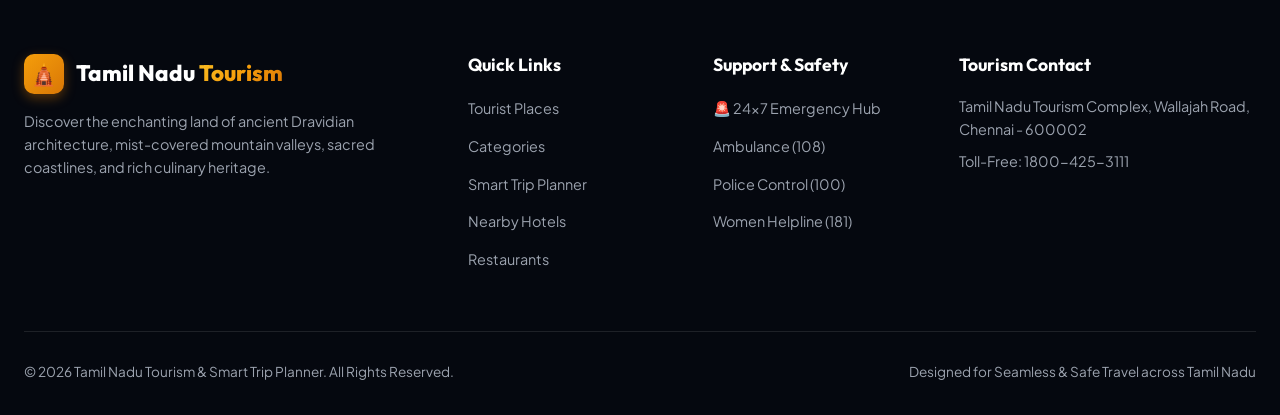
==== commit 541b66e1: "Update title in index.html for clarity" ====
--- a/index.html
+++ b/index.html
@@ -3,7 +3,7 @@
 <head>
   <meta charset="UTF-8">
   <meta name="viewport" content="width=device-width, initial-scale=1.0">
-  <title>Tamil Nadu Tourism & Smart Trip Planner | Discover Temples, Beaches, Hills</title>
+  <title>Tamil Nadu Tourism  | Discover Temples, Beaches, Hills</title>
   <meta name="description" content="Explore Tamil Nadu tourist destinations, heritage temples, hill stations, beaches, and generate personalized trip plans with budget calculation.">
 
   <!-- Core CSS & Fonts -->
